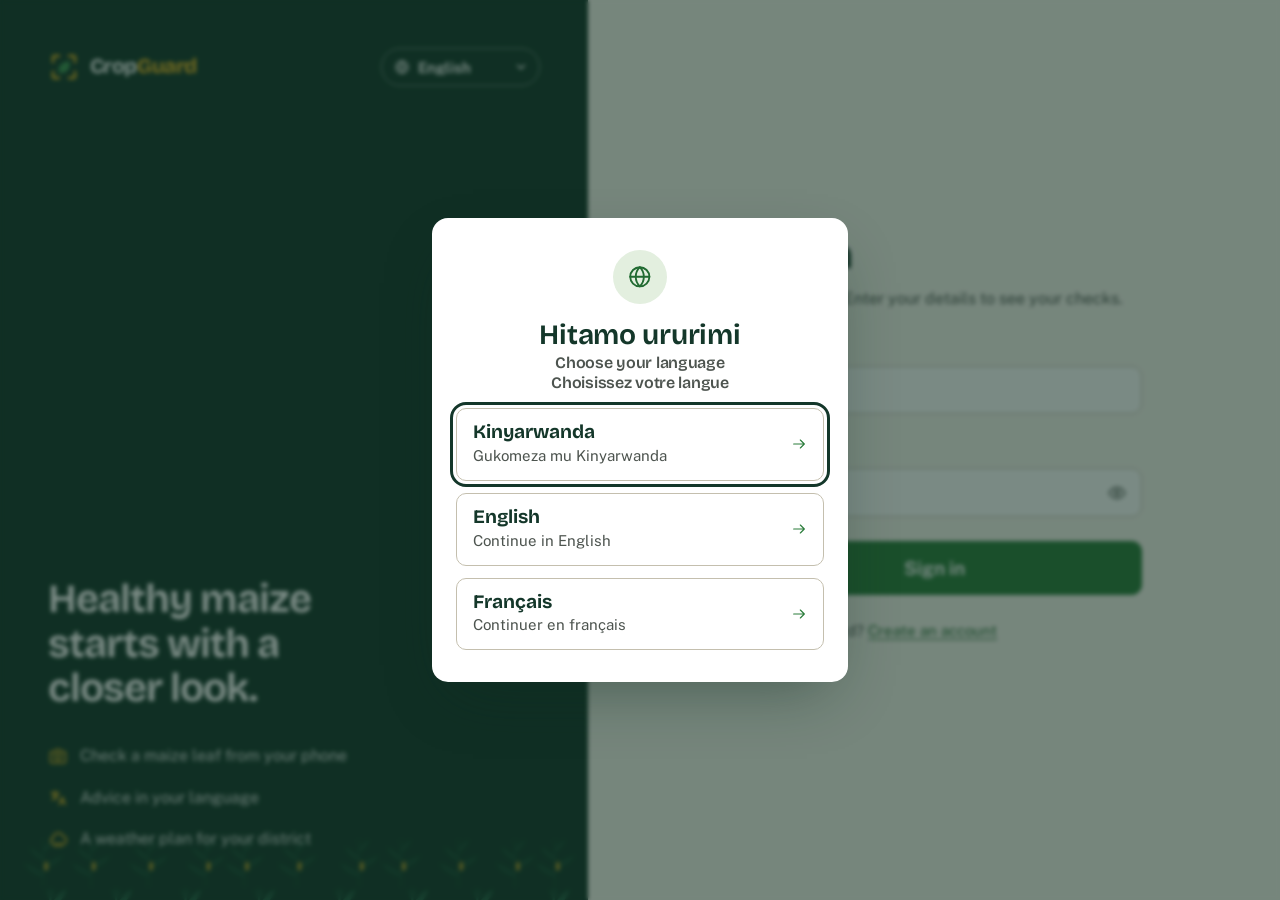
==== frontend/account.html @ 9243d44c "the frontend essentials done" ====
<!DOCTYPE html>
<html lang="en">
<head>
  <meta charset="utf-8">
  <meta name="viewport" content="width=device-width, initial-scale=1, viewport-fit=cover">
  <meta name="theme-color" content="#14372a">
  <meta name="description" content="Update your CropGuard profile.">
  <title>Account · CropGuard</title>
  <script>try{var l=localStorage.getItem("cropguard.lang");if(l&&l!=="en"){document.documentElement.classList.add("i18n-pending");setTimeout(function(){document.documentElement.classList.remove("i18n-pending")},2500)}}catch(e){}</script>
  <style>.i18n-pending body{visibility:hidden}</style>
  <script>
  /* If the page's scripts cannot start (for example the file was opened by double-clicking it), explain what to do. */
  (function () {
    var onFile = location.protocol === "file:";
    setTimeout(function () {
      if (document.documentElement.getAttribute("data-ready")) return;
      var d = document.createElement("div");
      d.className = "boot-warning"; d.setAttribute("role", "alert");
      d.innerHTML = onFile
        ? "<strong>Open CropGuard through a small web server, not by double-clicking the file.</strong><p>Browsers block the page scripts on file:// addresses. Double-click <code>run-frontend.bat</code> (Windows) or run <code>./run-frontend.sh</code> in the project folder, or in the <code>frontend</code> folder run <code>python -m http.server 5500</code> and open <code>http://127.0.0.1:5500</code>.</p>"
        : "<strong>This page did not start.</strong><p>Press Ctrl+Shift+R to reload. If it still looks wrong, open the browser console (F12) and check for a red error message; also make sure every file from the <code>frontend</code> folder was copied.</p>";
      (document.body || document.documentElement).appendChild(d);
    }, onFile ? 500 : 4000);
  })();
  </script>
  <link rel="icon" href="assets/favicon.svg" type="image/svg+xml">
  <link rel="preload" href="assets/fonts/public-sans.woff2" as="font" type="font/woff2" crossorigin>
  <link rel="preload" href="assets/fonts/bricolage-grotesque.woff2" as="font" type="font/woff2" crossorigin>
  <link rel="stylesheet" href="css/tokens.css">
  <link rel="stylesheet" href="css/base.css">
  <link rel="stylesheet" href="css/layout.css">
  <link rel="stylesheet" href="css/components.css">
  <link rel="stylesheet" href="css/pages.css">
</head>
<body class="app" data-page="account">
  <a class="skip-link" href="#main">Skip to main content</a>
  <main class="app-main" id="main" tabindex="-1">
    <div class="page">
      <header class="page-head"><div><h1>Account</h1><p>Your details help CropGuard give advice that fits you.</p></div></header>
      <div class="account-grid">
        <form class="panel panel-pad form" id="account-form" novalidate>
          <div class="row account-id"><span class="avatar avatar--lg" id="acc-avatar">?</span><div><p class="faint" style="margin:0;font-size:var(--fs-xs)">Username</p><p style="margin:0;font-weight:700" id="acc-username">…</p></div></div>
          <div class="alert alert--error" data-form-error role="alert" hidden><svg class="icon" aria-hidden="true"><use href="#i-alert"/></svg><p data-form-error-text></p></div>
          <div class="form-grid">
            <div class="field"><label for="email">Email <span class="faint">(optional)</span></label><input class="input" id="email" name="email" type="email" autocomplete="email" aria-describedby="email-error"><p class="field-error" id="email-error"><svg class="icon icon--sm" aria-hidden="true"><use href="#i-alert"/></svg><span></span></p></div>
            <div class="field"><label for="phone">Phone <span class="faint">(optional)</span></label><input class="input" id="phone" name="phone" type="tel" autocomplete="tel" aria-describedby="phone-error"><p class="field-error" id="phone-error"><svg class="icon icon--sm" aria-hidden="true"><use href="#i-alert"/></svg><span></span></p></div>
            <div class="field"><label for="district">District</label><input class="input" id="district" name="district" list="districts" autocomplete="off" aria-describedby="district-error"><datalist id="districts"></datalist><p class="field-error" id="district-error"><svg class="icon icon--sm" aria-hidden="true"><use href="#i-alert"/></svg><span></span></p></div>
          </div>
          <fieldset class="field" style="border:0;padding:0;margin:0"><legend class="label" style="padding:0;margin-bottom:.4rem">Language</legend><div class="segmented" id="lang-seg" role="radiogroup" aria-label="Language"></div><p class="hint">Used for the app and for AI advice.</p></fieldset>
          <div class="row"><button class="btn" type="submit" id="save-btn">Save changes</button><span class="saved-note" id="saved-note" role="status"></span></div>
        </form>
        <aside class="panel panel-pad stack">
          <h2 style="font-size:var(--fs-lg)">Session</h2>
          <p class="muted" style="margin:0">Signing out keeps your checks safe in your account.</p>
          <button class="btn btn--secondary" type="button" id="logout-btn"><svg class="icon" aria-hidden="true"><use href="#i-logout"/></svg>Sign out</button>
        </aside>
      </div>
    </div>
  </main>
  <script type="module" src="js/pages/account.js"></script>
</body>
</html>
---- frontend/css/tokens.css ----
/* =====================================================================
   CropGuard design tokens. Change values here; everything follows.
   ===================================================================== */
@font-face {
  font-family: "Bricolage Grotesque";
  src: url("../assets/fonts/bricolage-grotesque.woff2") format("woff2");
  font-weight: 200 800;
  font-display: swap;
}
@font-face {
  font-family: "Public Sans";
  src: url("../assets/fonts/public-sans.woff2") format("woff2");
  font-weight: 100 900;
  font-display: swap;
}

:root {
  /* --- colour: brand ------------------------------------------------ */
  --forest-950: #0e2a1f;
  --forest-900: #14372a;   /* brand, nav, dark panels */
  --forest-800: #1c4a37;
  --forest-700: #265f46;
  --leaf-700: #226b32;     /* hover for primary actions */
  --leaf-600: #2b7d3b;     /* primary action fill (white text = 5.2:1) */
  --leaf-500: #46a258;     /* fresh accent: fills, icons, bars */
  --leaf-200: #cfe5cd;
  --leaf-100: #e3efdf;
  --leaf-50:  #f0f7ed;
  --kernel:   #f0b823;     /* the detection-frame colour: used sparingly */

  /* --- colour: neutrals --------------------------------------------- */
  --paper:    #f7f5ee;     /* warm off-white page background */
  --surface:  #ffffff;
  --sand-100: #efece1;
  --line:     #ddd9cb;
  --line-strong: #c4bfae;
  --ink:      #1f2421;     /* charcoal body text */
  --ink-soft: #4d544f;     /* secondary text (7.4:1 on paper) */
  --ink-faint:#6c726d;     /* tertiary text, 4.7:1 on paper */

  /* --- colour: status ----------------------------------------------- */
  --warn:      #8a5a00;  --warn-bg:  #fbf0d6;
  --danger:    #a8281f;  --danger-bg:#fbe8e5;
  --info:      #1f5f72;  --info-bg:  #e1f0f4;
  --rain:      #2b7a8c;

  /* --- type --------------------------------------------------------- */
  --font-display: "Bricolage Grotesque", "Segoe UI", system-ui, sans-serif;
  --font-body: "Public Sans", "Segoe UI", system-ui, -apple-system, sans-serif;
  --fs-xs: 0.8125rem;
  --fs-sm: 0.9375rem;
  --fs-md: 1rem;
  --fs-lg: 1.1875rem;
  --fs-xl: clamp(1.4rem, 1.2rem + 0.9vw, 1.75rem);
  --fs-2xl: clamp(1.75rem, 1.35rem + 1.8vw, 2.5rem);
  --fs-hero: clamp(2.25rem, 1.5rem + 3.6vw, 4rem);

  /* --- space / shape / depth ---------------------------------------- */
  --sp-1: 0.25rem; --sp-2: 0.5rem; --sp-3: 0.75rem; --sp-4: 1rem;
  --sp-5: 1.5rem;  --sp-6: 2rem;   --sp-7: 3rem;    --sp-8: 4.5rem; --sp-9: 7rem;
  --r-sm: 6px; --r-md: 10px; --r-lg: 16px; --r-pill: 999px;
  --shadow-1: 0 1px 2px rgba(20, 55, 42, 0.08);
  --shadow-2: 0 8px 24px -8px rgba(20, 55, 42, 0.22);
  --shadow-3: 0 24px 60px -20px rgba(14, 42, 31, 0.45);

  /* --- layout ------------------------------------------------------- */
  --container: 72rem;
  --sidebar-w: 16.5rem;
  --tabbar-h: 4.25rem;
  --topbar-h: 3.5rem;

  /* --- motion ------------------------------------------------------- */
  --ease: cubic-bezier(0.2, 0.7, 0.2, 1);
  --t-fast: 120ms;
  --t-med: 220ms;

  color-scheme: light;
}
---- frontend/css/base.css ----
*, *::before, *::after { box-sizing: border-box; }
html { -webkit-text-size-adjust: 100%; scroll-behavior: smooth; }
body {
  margin: 0;
  font: 400 var(--fs-md)/1.6 var(--font-body);
  color: var(--ink);
  background: var(--paper);
  min-height: 100dvh;
  -webkit-font-smoothing: antialiased;
  text-rendering: optimizeLegibility;
}
img, svg, canvas, video { max-width: 100%; display: block; }
h1, h2, h3, h4 { font-family: var(--font-display); line-height: 1.12; margin: 0 0 var(--sp-3); letter-spacing: -0.015em; color: var(--forest-900); text-wrap: balance; }
h1 { font-size: var(--fs-2xl); font-weight: 700; }
h2 { font-size: var(--fs-xl); font-weight: 650; }
h3 { font-size: var(--fs-lg); font-weight: 600; letter-spacing: -0.005em; }
p { margin: 0 0 var(--sp-4); max-width: 66ch; text-wrap: pretty; }
a { color: var(--leaf-700); text-underline-offset: 3px; }
a:hover { color: var(--forest-900); }
ul, ol { margin: 0; padding: 0; }
button, input, select, textarea { font: inherit; color: inherit; }
button { cursor: pointer; }
[hidden] { display: none !important; }
hr { border: 0; border-top: 1px solid var(--line); margin: var(--sp-5) 0; }

:focus-visible { outline: 3px solid var(--forest-900); outline-offset: 3px; border-radius: 3px; }
.on-dark :focus-visible { outline-color: var(--kernel); }

.skip-link {
  position: absolute; left: var(--sp-4); top: -4rem; z-index: 100;
  background: var(--kernel); color: var(--forest-950); font-weight: 700;
  padding: var(--sp-3) var(--sp-4); border-radius: var(--r-sm); text-decoration: none;
}
.skip-link:focus { top: var(--sp-4); }

.visually-hidden {
  position: absolute !important; width: 1px; height: 1px; overflow: hidden;
  clip: rect(0 0 0 0); clip-path: inset(50%); white-space: nowrap;
}
.muted { color: var(--ink-soft); }
.faint { color: var(--ink-faint); }
.stack > * + * { margin-top: var(--sp-4); }
.stack-lg > * + * { margin-top: var(--sp-6); }
.row { display: flex; flex-wrap: wrap; gap: var(--sp-3); align-items: center; }
.row--between { justify-content: space-between; }
.nowrap { white-space: nowrap; }

@media (prefers-reduced-motion: reduce) {
  html { scroll-behavior: auto; }
  *, *::before, *::after { animation-duration: 0.01ms !important; animation-iteration-count: 1 !important; transition-duration: 0.01ms !important; }
}
---- frontend/css/layout.css ----
/* ===================== public (marketing + auth) ===================== */
.container { width: min(100% - 2.5rem, var(--container)); margin-inline: auto; }

.site-header { position: sticky; top: 0; z-index: 30; background: rgba(247, 245, 238, 0.92); backdrop-filter: blur(8px); border-bottom: 1px solid var(--line); }
.site-header .container { display: flex; align-items: center; justify-content: space-between; min-height: 4rem; gap: var(--sp-4); }
.brand { display: inline-flex; align-items: center; gap: 0.6rem; font: 700 1.3rem/1 var(--font-display); letter-spacing: -0.02em; color: var(--forest-900); text-decoration: none; }
.brand:hover { color: var(--forest-900); }
.brand svg { width: 2rem; height: 2rem; flex: none; }
.brand b { color: var(--leaf-600); font-weight: 700; }
.on-dark .brand, .on-dark .brand:hover { color: #fff; }
.on-dark .brand b { color: var(--kernel); }

.header-tools { display: flex; align-items: center; gap: var(--sp-3); }
.site-nav { display: flex; align-items: center; gap: var(--sp-2); }
.site-nav a:not(.btn) { color: var(--ink-soft); text-decoration: none; font-weight: 600; font-size: var(--fs-sm); padding: 0.5rem 0.75rem; border-radius: var(--r-sm); }
.site-nav a:not(.btn):hover { color: var(--forest-900); background: var(--sand-100); }
.site-header .menu-toggle { display: none; }
@media (max-width: 47.99rem) {
  .site-header .menu-toggle { display: inline-grid; }
  .site-nav { position: absolute; inset: 100% 0 auto 0; flex-direction: column; align-items: stretch; background: var(--paper); border-bottom: 1px solid var(--line); padding: var(--sp-3) 1.25rem var(--sp-5); gap: var(--sp-2); box-shadow: var(--shadow-2); }
  .site-nav:not(.is-open) { display: none; }
  .site-nav a:not(.btn) { padding: 0.85rem 0.5rem; font-size: var(--fs-md); }
}

.site-footer { border-top: 1px solid var(--line); padding-block: var(--sp-6); margin-top: var(--sp-9); color: var(--ink-soft); font-size: var(--fs-sm); }
.site-footer .container { display: flex; flex-wrap: wrap; gap: var(--sp-4) var(--sp-6); justify-content: space-between; align-items: center; }
.site-footer nav { display: flex; gap: var(--sp-5); }

/* ===================== signed-in app shell ===================== */
body.app { display: block; }
.sidebar { display: none; }
.topbar { display: flex; }
.tabbar { display: grid; }
.app-main { min-width: 0; padding: var(--sp-5) 1.25rem calc(var(--tabbar-h) + var(--sp-7)); }
.page { width: min(100%, 66rem); margin-inline: auto; }

.topbar { position: sticky; top: 0; z-index: 30; height: var(--topbar-h); align-items: center; justify-content: space-between; padding-inline: 1.25rem; background: var(--forest-900); }
.topbar .brand svg { width: 1.7rem; height: 1.7rem; }
.topbar-tools { display: flex; align-items: center; gap: var(--sp-2); }

.tabbar {
  position: fixed; inset: auto 0 0 0; z-index: 30; height: var(--tabbar-h);
  grid-template-columns: repeat(5, 1fr); align-items: stretch;
  background: var(--surface); border-top: 1px solid var(--line);
  padding-bottom: env(safe-area-inset-bottom, 0);
  box-shadow: 0 -6px 18px -12px rgba(20, 55, 42, 0.25);
}
.tabbar a { display: flex; flex-direction: column; align-items: center; justify-content: center; gap: 2px; text-decoration: none; color: var(--ink-soft); font-size: 0.72rem; font-weight: 600; position: relative; }
.tabbar a .icon { width: 1.4rem; height: 1.4rem; }
.tabbar a[aria-current="page"] { color: var(--forest-900); }
.tabbar a[aria-current="page"]::before { content: ""; position: absolute; top: 0; width: 2rem; height: 3px; border-radius: 0 0 3px 3px; background: var(--leaf-600); }
.tabbar a.tab-primary .tab-disc { display: grid; place-items: center; width: 3.1rem; height: 3.1rem; margin-top: -1.35rem; border-radius: 50%; background: var(--leaf-600); color: #fff; box-shadow: 0 6px 14px -4px rgba(34, 107, 50, 0.6), 0 0 0 4px var(--paper); }
.tabbar a.tab-primary .tab-disc .icon { width: 1.5rem; height: 1.5rem; }
.tabbar a.tab-primary[aria-current="page"]::before { display: none; }
.tabbar a.tab-primary span.tab-label { margin-top: 1px; }

@media (min-width: 62rem) {
  /* the sidebar is fixed, so the page still lays out normally if it was never built */
  html[data-shell] body.app { padding-left: var(--sidebar-w); }
  .topbar, .tabbar { display: none; }
  .sidebar {
    display: flex; flex-direction: column; position: fixed; inset: 0 auto 0 0; width: var(--sidebar-w); z-index: 20;
    overflow-y: auto; background: var(--forest-900); color: #fff; padding: var(--sp-5) var(--sp-4);
  }
  .sidebar .brand { padding: 0 var(--sp-3) var(--sp-5); }
  .side-nav { display: grid; gap: 2px; }
  .side-nav a {
    display: flex; align-items: center; gap: var(--sp-3); padding: 0.7rem var(--sp-3);
    border-radius: var(--r-sm); color: rgba(255, 255, 255, 0.82); text-decoration: none;
    font-weight: 600; font-size: var(--fs-sm); position: relative;
    transition: background var(--t-fast), color var(--t-fast);
  }
  .side-nav a .icon { width: 1.25rem; height: 1.25rem; }
  .side-nav a:hover { background: var(--forest-800); color: #fff; }
  .side-nav a[aria-current="page"] { background: var(--forest-800); color: #fff; }
  .side-nav a[aria-current="page"]::before { content: ""; position: absolute; left: -0.5rem; top: 0.55rem; bottom: 0.55rem; width: 4px; border-radius: 0 4px 4px 0; background: var(--kernel); }
  .side-cta { margin: 0 0 var(--sp-5); }
  .side-foot { margin-top: auto; border-top: 1px solid rgba(255, 255, 255, 0.14); padding-top: var(--sp-4); display: grid; gap: var(--sp-3); }
  .side-user { display: flex; align-items: center; gap: var(--sp-3); padding: var(--sp-2) var(--sp-3); border-radius: var(--r-sm); text-decoration: none; color: #fff; }
  .side-user:hover { background: var(--forest-800); color: #fff; }
  .side-user .avatar { width: 2.2rem; height: 2.2rem; }
  .side-user small { display: block; color: rgba(255, 255, 255, 0.65); font-size: var(--fs-xs); }
  .app-main { padding: var(--sp-7) var(--sp-7) var(--sp-8); }
}
@media (min-width: 48rem) and (max-width: 61.99rem) { .app-main { padding-inline: var(--sp-6); } }

.avatar { display: inline-grid; place-items: center; width: 2.4rem; height: 2.4rem; border-radius: 50%; background: var(--leaf-500); color: var(--forest-950); font: 700 1rem/1 var(--font-display); text-transform: uppercase; flex: none; }

.page-head { margin-bottom: var(--sp-6); display: flex; flex-wrap: wrap; align-items: flex-end; justify-content: space-between; gap: var(--sp-4); }
.page-head h1 { margin: 0 0 var(--sp-1); }
.page-head p { margin: 0; color: var(--ink-soft); }
.section-title { flex-wrap: wrap; display: flex; align-items: baseline; justify-content: space-between; gap: var(--sp-3); margin-bottom: var(--sp-3); }
.section-title h2 { margin: 0; font-size: var(--fs-lg); }
---- frontend/css/components.css ----
/* ===================== icons ===================== */
.icon { width: 1.25rem; height: 1.25rem; flex: none; fill: none; stroke: currentColor; stroke-width: 1.75; stroke-linecap: round; stroke-linejoin: round; }
.icon--sm { width: 1rem; height: 1rem; }
.icon--lg { width: 1.6rem; height: 1.6rem; }

/* ===================== buttons ===================== */
.btn {
  --bg: var(--leaf-600); --fg: #fff; --bd: var(--leaf-600); --bg-hover: var(--leaf-700);
  display: inline-flex; align-items: center; justify-content: center; gap: 0.55rem;
  min-height: 2.9rem; padding: 0.7rem 1.25rem; border-radius: var(--r-md);
  border: 1.5px solid var(--bd); background: var(--bg); color: var(--fg);
  font: 650 var(--fs-md)/1.1 var(--font-body); text-decoration: none; white-space: nowrap;
  transition: background var(--t-fast), border-color var(--t-fast), transform var(--t-fast), box-shadow var(--t-fast);
}
.btn:hover { background: var(--bg-hover); border-color: var(--bg-hover); color: var(--fg); }
.btn:active { transform: translateY(1px) scale(0.99); }
.btn[disabled], .btn[aria-disabled="true"] { opacity: 0.55; cursor: not-allowed; transform: none; }
.btn--lg { min-height: 3.4rem; padding-inline: 1.7rem; font-size: var(--fs-lg); }
.btn--sm { min-height: 2.25rem; padding: 0.4rem 0.85rem; font-size: var(--fs-sm); border-radius: var(--r-sm); }
.btn--block { width: 100%; }
.btn--secondary { --bg: transparent; --fg: var(--forest-900); --bd: var(--line-strong); --bg-hover: var(--sand-100); }
.btn--secondary:hover { border-color: var(--forest-900); }
.btn--dark { --bg: var(--forest-900); --bd: var(--forest-900); --bg-hover: var(--forest-800); }
.btn--kernel { --bg: var(--kernel); --fg: var(--forest-950); --bd: var(--kernel); --bg-hover: #f7c94a; }
.btn--danger { --bg: var(--danger); --bd: var(--danger); --bg-hover: #8c1f17; }
.btn--danger-ghost { --bg: transparent; --fg: var(--danger); --bd: transparent; --bg-hover: var(--danger-bg); }
.btn--ghost-light { --bg: transparent; --fg: #fff; --bd: rgba(255, 255, 255, 0.4); --bg-hover: rgba(255, 255, 255, 0.12); }
.btn.is-loading { position: relative; color: transparent !important; pointer-events: none; }
.btn.is-loading::after { content: ""; position: absolute; width: 1.15rem; height: 1.15rem; border-radius: 50%; border: 2.5px solid rgba(255, 255, 255, 0.45); border-top-color: #fff; animation: spin 0.7s linear infinite; }
.btn--secondary.is-loading::after { border-color: var(--line-strong); border-top-color: var(--forest-900); }
@keyframes spin { to { transform: rotate(360deg); } }
.icon-btn { display: inline-grid; place-items: center; width: 2.75rem; height: 2.75rem; border-radius: var(--r-sm); border: 0; background: transparent; color: inherit; }
.icon-btn:hover { background: rgba(127, 127, 127, 0.16); }

/* ===================== forms ===================== */
.field { display: grid; gap: 0.4rem; }
.field > label, .field > .label, legend.label { font-weight: 650; font-size: var(--fs-sm); color: var(--ink); }
.field .hint { font-size: var(--fs-xs); color: var(--ink-faint); margin: 0; }
.input, .select {
  width: 100%; min-height: 3rem; padding: 0.65rem 0.9rem; background: var(--surface);
  border: 1.5px solid var(--line-strong); border-radius: var(--r-md); color: var(--ink);
  transition: border-color var(--t-fast), box-shadow var(--t-fast);
}
.input::placeholder { color: var(--ink-faint); }
.input:hover, .select:hover { border-color: var(--ink-faint); }
.input:focus, .select:focus { outline: none; border-color: var(--leaf-600); box-shadow: 0 0 0 4px rgba(43, 125, 59, 0.2); }
.input[disabled] { background: var(--sand-100); color: var(--ink-soft); }
.select { appearance: none; padding-right: 2.4rem; background-image: url("data:image/svg+xml,%3Csvg xmlns='http://www.w3.org/2000/svg' viewBox='0 0 24 24' fill='none' stroke='%234d544f' stroke-width='2' stroke-linecap='round' stroke-linejoin='round'%3E%3Cpolyline points='6 9 12 15 18 9'/%3E%3C/svg%3E"); background-repeat: no-repeat; background-position: right 0.8rem center; background-size: 1.1rem; }
.field.has-error .input, .field.has-error .select { border-color: var(--danger); background: var(--danger-bg); }
.field.has-error .input:focus { box-shadow: 0 0 0 4px rgba(168, 40, 31, 0.18); }
.field-error { display: none; align-items: flex-start; gap: 0.35rem; color: var(--danger); font-size: var(--fs-xs); font-weight: 600; margin: 0; }
.field.has-error .field-error { display: flex; }
.input-group { position: relative; }
.input-group .input { padding-right: 3.1rem; }
.input-group .icon-btn { position: absolute; right: 0.2rem; top: 50%; translate: 0 -50%; color: var(--ink-soft); }
.form { display: grid; gap: var(--sp-5); }
.form-grid { display: grid; gap: var(--sp-5); grid-template-columns: repeat(auto-fit, minmax(15rem, 1fr)); }

.segmented { display: inline-flex; padding: 3px; gap: 2px; background: var(--sand-100); border-radius: var(--r-md); border: 1px solid var(--line); }
.segmented label { position: relative; }
.segmented input { position: absolute; opacity: 0; inset: 0; }
.segmented span { display: block; padding: 0.5rem 0.9rem; border-radius: 7px; font-weight: 600; font-size: var(--fs-sm); color: var(--ink-soft); cursor: pointer; transition: background var(--t-fast), color var(--t-fast); }
.segmented input:checked + span { background: var(--surface); color: var(--forest-900); box-shadow: var(--shadow-1); }
.segmented input:focus-visible + span { outline: 3px solid var(--forest-900); outline-offset: 2px; }

/* ===================== feedback ===================== */
.alert { display: flex; gap: var(--sp-3); align-items: flex-start; padding: var(--sp-3) var(--sp-4); border-radius: var(--r-md); border: 1px solid; font-size: var(--fs-sm); }
.alert .icon { margin-top: 0.1rem; }
.alert p { margin: 0; }
.alert--error { background: var(--danger-bg); color: var(--danger); border-color: #efc4be; }
.alert--warn { background: var(--warn-bg); color: var(--warn); border-color: #ecd9a4; }
.alert--info { background: var(--info-bg); color: var(--info); border-color: #bcdbe3; }
.alert--ok { background: var(--leaf-50); color: var(--forest-800); border-color: var(--leaf-200); }
.alert strong { display: block; }

.badge { display: inline-flex; align-items: center; gap: 0.35rem; padding: 0.2rem 0.65rem; border-radius: var(--r-pill); font-size: var(--fs-xs); font-weight: 700; background: var(--sand-100); color: var(--ink-soft); }
.badge--issue { background: var(--danger-bg); color: var(--danger); }
.badge--ok { background: var(--leaf-100); color: var(--forest-800); }
.badge--warn { background: var(--warn-bg); color: var(--warn); }
.badge--demo { background: var(--kernel); color: var(--forest-950); justify-self: start; }

.meter { height: 0.55rem; border-radius: var(--r-pill); background: var(--sand-100); overflow: hidden; }
.meter > span { display: block; height: 100%; border-radius: inherit; background: var(--leaf-600); transition: width 600ms var(--ease); }
.meter--issue > span { background: var(--danger); }
.meter--thin { height: 0.4rem; }

.progress { height: 0.5rem; border-radius: var(--r-pill); background: var(--leaf-100); overflow: hidden; }
.progress > span { display: block; height: 100%; width: 0; background: var(--leaf-600); transition: width 200ms linear; }
.progress.is-indeterminate > span { width: 40%; animation: slide 1.1s ease-in-out infinite; }
@keyframes slide { from { margin-left: -40%; } to { margin-left: 100%; } }

.skeleton { position: relative; overflow: hidden; background: var(--sand-100); border-radius: var(--r-sm); min-height: 1rem; }
.skeleton::after { content: ""; position: absolute; inset: 0; background: linear-gradient(90deg, transparent, rgba(255, 255, 255, 0.65), transparent); transform: translateX(-100%); animation: shimmer 1.4s infinite; }
@keyframes shimmer { to { transform: translateX(100%); } }

.empty { text-align: center; padding: var(--sp-8) var(--sp-5); border: 1.5px dashed var(--line-strong); border-radius: var(--r-lg); background: var(--surface); }
.empty .icon-wrap { display: inline-grid; place-items: center; width: 3.5rem; height: 3.5rem; border-radius: 50%; background: var(--leaf-100); color: var(--leaf-700); margin-bottom: var(--sp-4); }
.empty h2 { font-size: var(--fs-lg); }
.empty p { margin-inline: auto; color: var(--ink-soft); }

/* ===================== toasts ===================== */
#toasts { position: fixed; z-index: 80; right: var(--sp-4); bottom: var(--sp-4); display: grid; gap: var(--sp-2); width: min(24rem, calc(100vw - 2rem)); pointer-events: none; }
@media (max-width: 61.99rem) { #toasts { bottom: calc(var(--tabbar-h) + var(--sp-3)); } }
.toast { pointer-events: auto; display: flex; gap: var(--sp-3); align-items: flex-start; background: var(--forest-950); color: #fff; padding: var(--sp-3) var(--sp-4); border-radius: var(--r-md); box-shadow: var(--shadow-3); font-size: var(--fs-sm); animation: toast-in var(--t-med) var(--ease); }
.toast .icon { margin-top: 0.1rem; color: var(--leaf-500); }
.toast--error .icon { color: #ff9d92; }
.toast p { margin: 0; flex: 1; }
.toast button { background: none; border: 0; color: rgba(255, 255, 255, 0.7); padding: 0; }
.toast button:hover { color: #fff; }
.toast.is-leaving { opacity: 0; transform: translateY(8px); transition: all var(--t-med); }
@keyframes toast-in { from { opacity: 0; transform: translateY(10px); } }

/* ===================== dialog ===================== */
dialog.modal { border: 0; padding: 0; background: var(--surface); color: var(--ink); border-radius: var(--r-lg); width: min(46rem, calc(100vw - 1.5rem)); max-height: calc(100dvh - 2rem); box-shadow: var(--shadow-3); overflow: auto; }
dialog.modal--sm { width: min(26rem, calc(100vw - 1.5rem)); }
dialog.modal::backdrop { background: rgba(14, 42, 31, 0.55); backdrop-filter: blur(2px); }
dialog.modal[open] { animation: modal-in var(--t-med) var(--ease); }
dialog.modal[open]::backdrop { animation: fade-in var(--t-med); }
@keyframes modal-in { from { opacity: 0; transform: translateY(14px) scale(0.98); } }
@keyframes fade-in { from { opacity: 0; } }
.modal-head { display: flex; align-items: center; justify-content: space-between; gap: var(--sp-3); padding: var(--sp-4) var(--sp-5); border-bottom: 1px solid var(--line); position: sticky; top: 0; background: var(--surface); z-index: 1; }
.modal-head h2 { margin: 0; font-size: var(--fs-lg); }
.modal-body { padding: var(--sp-5); }
.modal-foot { display: flex; justify-content: flex-end; flex-wrap: wrap; gap: var(--sp-3); padding: var(--sp-4) var(--sp-5); border-top: 1px solid var(--line); background: var(--paper); }

/* ===================== reusable bits ===================== */
.panel { background: var(--surface); border: 1px solid var(--line); border-radius: var(--r-md); }
.panel-pad { padding: var(--sp-5); }

/* detection-frame motif: yellow viewfinder corners */
.frame { position: relative; --c: var(--kernel); --l: 1.5rem; --w: 3px; --o: -6px; }
.frame::after {
  content: ""; position: absolute; inset: var(--o); pointer-events: none; z-index: 2;
  background:
    linear-gradient(var(--c), var(--c)) top left / var(--l) var(--w),
    linear-gradient(var(--c), var(--c)) top left / var(--w) var(--l),
    linear-gradient(var(--c), var(--c)) top right / var(--l) var(--w),
    linear-gradient(var(--c), var(--c)) top right / var(--w) var(--l),
    linear-gradient(var(--c), var(--c)) bottom left / var(--l) var(--w),
    linear-gradient(var(--c), var(--c)) bottom left / var(--w) var(--l),
    linear-gradient(var(--c), var(--c)) bottom right / var(--l) var(--w),
    linear-gradient(var(--c), var(--c)) bottom right / var(--w) var(--l);
  background-repeat: no-repeat;
  transition: inset var(--t-med) var(--ease);
}
.frame--leaf { --c: var(--leaf-600); }

.stat-strip { display: grid; grid-template-columns: repeat(auto-fit, minmax(10rem, 1fr)); background: var(--surface); border: 1px solid var(--line); border-radius: var(--r-md); }
.stat { padding: var(--sp-4) var(--sp-5); border-right: 1px solid var(--line); min-width: 0; }
.stat:last-child { border-right: 0; }
.stat dt { font-size: var(--fs-xs); font-weight: 650; color: var(--ink-soft); margin-bottom: 0.2rem; }
.stat dd { margin: 0; font: 700 1.75rem/1.15 var(--font-display); color: var(--forest-900); letter-spacing: -0.02em; overflow-wrap: anywhere; }
.stat dd small { font: 500 var(--fs-xs)/1.3 var(--font-body); color: var(--ink-faint); display: block; margin-top: 2px; letter-spacing: 0; }
@media (max-width: 40rem) { .stat { border-right: 0; border-bottom: 1px solid var(--line); } .stat:last-child { border-bottom: 0; } .stat-strip { grid-template-columns: 1fr 1fr; } .stat:nth-child(odd) { border-right: 1px solid var(--line); } .stat:nth-last-child(-n+2) { border-bottom: 0; } }

.thumb { aspect-ratio: 4 / 3; background: var(--leaf-100); border-radius: var(--r-sm); overflow: hidden; display: grid; place-items: center; color: var(--leaf-700); }
.thumb img { width: 100%; height: 100%; object-fit: cover; }

.prose-ai { max-width: 62ch; }
.prose-ai p { margin: 0 0 var(--sp-3); }
.prose-ai ul, .prose-ai ol { padding-left: 1.3rem; margin: 0 0 var(--sp-3); }
.prose-ai li { margin-bottom: 0.35rem; }
.prose-ai strong { color: var(--forest-900); }
.prose-ai h4 { font-size: var(--fs-md); margin: var(--sp-4) 0 var(--sp-2); }

details.disclosure > summary { cursor: pointer; font-weight: 650; padding: var(--sp-3) 0; list-style: none; display: flex; align-items: center; gap: var(--sp-2); }
details.disclosure > summary::-webkit-details-marker { display: none; }
details.disclosure > summary .icon { transition: rotate var(--t-fast); }
details.disclosure[open] > summary .icon { rotate: 90deg; }

.table-wrap { overflow-x: auto; border: 1px solid var(--line); border-radius: var(--r-md); background: var(--surface); }
table { border-collapse: collapse; width: 100%; font-size: var(--fs-sm); }
th, td { text-align: left; padding: 0.7rem var(--sp-4); border-bottom: 1px solid var(--line); white-space: nowrap; }
tbody tr:last-child td { border-bottom: 0; }
th { font-size: var(--fs-xs); font-weight: 700; color: var(--ink-soft); background: var(--paper); }

/* ===================== language ===================== */
.lang-switch { display: inline-flex; align-items: center; gap: 0.4rem; padding: 0 0.35rem 0 0.7rem; min-height: 2.4rem; border: 1.5px solid var(--line-strong); border-radius: var(--r-pill); color: var(--forest-900); background: var(--surface); position: relative; }
.lang-switch:hover { border-color: var(--forest-900); }
.lang-switch:focus-within { outline: 3px solid var(--forest-900); outline-offset: 2px; }
.lang-switch select { appearance: none; border: 0; background: transparent url("data:image/svg+xml,%3Csvg xmlns='http://www.w3.org/2000/svg' viewBox='0 0 24 24' fill='none' stroke='%234d544f' stroke-width='2.4' stroke-linecap='round' stroke-linejoin='round'%3E%3Cpolyline points='6 9 12 15 18 9'/%3E%3C/svg%3E") right 0.3rem center / 0.9rem no-repeat; font: 650 var(--fs-sm)/1 var(--font-body); color: inherit; padding: 0.55rem 1.5rem 0.55rem 0.1rem; cursor: pointer; }
.lang-switch select:focus { outline: none; }
.lang-switch select option { color: var(--ink); background: #fff; }
.on-dark .lang-switch { background: transparent; border-color: rgba(255, 255, 255, 0.4); color: #fff; }
.on-dark .lang-switch:hover { border-color: #fff; }
.on-dark .lang-switch:focus-within { outline-color: var(--kernel); }
.on-dark .lang-switch select { background-image: url("data:image/svg+xml,%3Csvg xmlns='http://www.w3.org/2000/svg' viewBox='0 0 24 24' fill='none' stroke='%23ffffff' stroke-width='2.4' stroke-linecap='round' stroke-linejoin='round'%3E%3Cpolyline points='6 9 12 15 18 9'/%3E%3C/svg%3E"); }
.sidebar .lang-switch { width: 100%; justify-content: flex-start; }
.sidebar .lang-switch select { flex: 1; }

.lang-prompt { text-align: center; }
.lang-prompt .modal-body { display: grid; gap: var(--sp-4); justify-items: center; padding: var(--sp-6) var(--sp-5); }
.lp-icon { display: grid; place-items: center; width: 3.4rem; height: 3.4rem; border-radius: 50%; background: var(--leaf-100); color: var(--leaf-700); }
.lang-prompt h2 { display: grid; gap: 0.15rem; margin: 0; font-size: var(--fs-lg); }
.lang-prompt h2 span:first-child { font-size: var(--fs-xl); }
.lang-prompt h2 span:not(:first-child) { color: var(--ink-soft); font-size: var(--fs-md); font-weight: 600; }
.lang-options { display: grid; gap: var(--sp-3); width: 100%; }
.lang-option { display: grid; grid-template-columns: 1fr auto; align-items: center; text-align: left; gap: 0 var(--sp-3); padding: var(--sp-3) var(--sp-4); background: var(--surface); border: 1.5px solid var(--line-strong); border-radius: var(--r-md); transition: border-color var(--t-fast), background var(--t-fast), transform var(--t-fast); }
.lang-option strong { font: 700 var(--fs-lg)/1.2 var(--font-display); color: var(--forest-900); }
.lang-option span { grid-column: 1; color: var(--ink-soft); font-size: var(--fs-sm); }
.lang-option .icon { grid-column: 2; grid-row: 1 / span 2; color: var(--leaf-600); }
.lang-option:hover { border-color: var(--leaf-600); background: var(--leaf-50); }
.lang-option:active { transform: scale(0.99); }

.lang-switch select { max-width: 9rem; text-overflow: ellipsis; }
@media (max-width: 30rem) {
  .lang-switch > .icon { display: none; }
  .lang-switch { padding-left: 0.65rem; }
  .topbar .badge--demo { display: none; }
}
---- frontend/css/pages.css ----
/* ===================== landing ===================== */
.hero { padding-block: var(--sp-8) var(--sp-7); }
.hero-grid { display: grid; gap: var(--sp-7); align-items: center; }
@media (min-width: 62rem) { .hero-grid { grid-template-columns: 1.05fr 0.95fr; gap: var(--sp-8); } }
.hero h1 { font-size: var(--fs-hero); font-weight: 750; letter-spacing: -0.03em; line-height: 1.02; margin-bottom: var(--sp-5); max-width: 16ch; }
.hero .lead { font-size: var(--fs-lg); color: var(--ink-soft); max-width: 36rem; margin-bottom: var(--sp-6); }
.hero-cta { margin-bottom: var(--sp-6); }
@media (max-width: 30rem) { .hero-cta .btn { width: 100%; } }
.hero-points { list-style: none; display: grid; gap: var(--sp-3); color: var(--ink-soft); font-size: var(--fs-sm); font-weight: 600; }
.hero-points li { display: flex; align-items: center; gap: var(--sp-3); }
.hero-points .icon { color: var(--leaf-600); }
.hero-figure { margin: 0; }
.hero-art { width: 100%; height: auto; border-radius: 24px; box-shadow: var(--shadow-2); }
.hero-figure figcaption { margin-top: var(--sp-3); font-size: var(--fs-xs); color: var(--ink-faint); }

.section { padding-block: var(--sp-8); }
.section--tint { background: var(--sand-100); border-block: 1px solid var(--line); }
.section-heading { font-size: var(--fs-2xl); font-weight: 700; margin-bottom: var(--sp-6); max-width: 22ch; }
.steps { list-style: none; display: grid; gap: 0; }
@media (min-width: 48rem) { .steps { grid-template-columns: repeat(3, 1fr); } }
.steps li { padding: var(--sp-5) var(--sp-5) var(--sp-5) 0; border-top: 3px solid var(--forest-900); }
@media (min-width: 48rem) { .steps li + li { padding-left: var(--sp-5); border-left: 0; } }
.steps h3 { margin-top: var(--sp-3); }
.steps p { color: var(--ink-soft); margin: 0; }
.step-num { font: 750 2.25rem/1 var(--font-display); color: var(--leaf-600); letter-spacing: -0.03em; }

.split { display: grid; gap: var(--sp-7); }
@media (min-width: 62rem) { .split { grid-template-columns: 1fr 1.1fr; gap: var(--sp-8); align-items: start; } }
.note { display: flex; gap: var(--sp-3); margin-top: var(--sp-6); padding: var(--sp-4); border-left: 4px solid var(--kernel); background: var(--surface); border-radius: 0 var(--r-md) var(--r-md) 0; }
.note .icon { color: var(--warn); margin-top: 0.2rem; }
.note p { margin: 0; font-size: var(--fs-sm); }
.feature-list { list-style: none; display: grid; gap: 0; }
.feature-list li { display: flex; gap: var(--sp-4); padding-block: var(--sp-5); border-bottom: 1px solid var(--line-strong); }
.feature-list li:first-child { padding-top: 0; }
.feature-list li:last-child { border-bottom: 0; padding-bottom: 0; }
.feat-icon { display: grid; place-items: center; width: 2.75rem; height: 2.75rem; border-radius: var(--r-sm); background: var(--forest-900); color: var(--kernel); flex: none; }
.feature-list h3 { margin-bottom: 0.2rem; }
.feature-list p { margin: 0; color: var(--ink-soft); }

.cta-band { background: var(--forest-900); padding-block: var(--sp-8); position: relative; overflow: hidden; }
.cta-band::before { content: ""; position: absolute; inset: var(--sp-5); border: 0; pointer-events: none;
  background:
    linear-gradient(var(--kernel), var(--kernel)) top left / 2.5rem 3px, linear-gradient(var(--kernel), var(--kernel)) top left / 3px 2.5rem,
    linear-gradient(var(--kernel), var(--kernel)) top right / 2.5rem 3px, linear-gradient(var(--kernel), var(--kernel)) top right / 3px 2.5rem,
    linear-gradient(var(--kernel), var(--kernel)) bottom left / 2.5rem 3px, linear-gradient(var(--kernel), var(--kernel)) bottom left / 3px 2.5rem,
    linear-gradient(var(--kernel), var(--kernel)) bottom right / 2.5rem 3px, linear-gradient(var(--kernel), var(--kernel)) bottom right / 3px 2.5rem;
  background-repeat: no-repeat; opacity: 0.85; }
.cta-inner { display: flex; flex-wrap: wrap; gap: var(--sp-5); align-items: center; justify-content: space-between; position: relative; }
.cta-band h2 { color: #fff; margin: 0; font-size: var(--fs-2xl); }
.public .site-footer { margin-top: 0; }

/* ===================== auth ===================== */
.auth { min-height: 100dvh; display: grid; grid-template-columns: 1fr; }
@media (min-width: 62rem) { .auth { grid-template-columns: minmax(24rem, 0.85fr) 1fr; } }
.auth-aside { background: var(--forest-900); color: #fff; padding: var(--sp-5) 1.25rem; display: flex; flex-direction: column; gap: var(--sp-7); position: relative; overflow: hidden; }
@media (min-width: 62rem) { .auth-aside { padding: var(--sp-7); justify-content: space-between; } }
.auth-aside .brand { color: #fff; }
.auth-aside-copy { display: none; }
@media (min-width: 62rem) { .auth-aside-copy { display: block; } }
.auth-aside h2 { color: #fff; font-size: var(--fs-2xl); max-width: 14ch; letter-spacing: -0.025em; }
.auth-aside ul { list-style: none; display: grid; gap: var(--sp-4); margin-top: var(--sp-6); }
.auth-aside li { display: flex; align-items: center; gap: var(--sp-3); color: rgba(255,255,255,0.86); }
.auth-aside li .icon { color: var(--kernel); }
.auth-main { display: grid; place-items: start center; padding: var(--sp-6) 1.25rem var(--sp-8); }
@media (min-width: 62rem) { .auth-main { place-items: center; padding: var(--sp-7); } }
.auth-card { width: min(100%, 26rem); }
.auth-card h1 { font-size: var(--fs-2xl); margin-bottom: var(--sp-2); }
.auth-card > p { margin-bottom: var(--sp-5); }
.auth-card .alert { margin-bottom: var(--sp-4); }
.auth-alt { margin-top: var(--sp-5); color: var(--ink-soft); font-size: var(--fs-sm); }

/* ===================== dashboard ===================== */
.dash-grid { display: grid; gap: var(--sp-6); margin-top: var(--sp-6); }
@container page (min-width: 50rem) { .dash-grid { grid-template-columns: minmax(0, 1.5fr) minmax(0, 1fr); align-items: start; } }
.dash-side { display: grid; gap: var(--sp-6); }
.check-list { list-style: none; display: grid; gap: var(--sp-2); }
.check-row { display: grid; grid-template-columns: auto 1fr auto auto; gap: var(--sp-4); align-items: center; padding: var(--sp-3) var(--sp-4) var(--sp-3) var(--sp-3); background: var(--surface); border: 1px solid var(--line); border-radius: var(--r-md); text-decoration: none; color: var(--ink); transition: border-color var(--t-fast), transform var(--t-fast); }
.check-row:hover { border-color: var(--leaf-600); color: var(--ink); }
.check-row:active { transform: scale(0.995); }
.check-row .icon { color: var(--ink-faint); }
.thumb--row { width: 4.5rem; aspect-ratio: 4/3; }
.check-row-main { display: grid; gap: 0.3rem; justify-items: start; min-width: 0; font-size: var(--fs-sm); }
.check-row-date { color: var(--ink-faint); font-size: var(--fs-xs); text-align: right; }
@media (max-width: 36rem) { .check-row { grid-template-columns: auto 1fr auto; } .check-row-date { display: none; } }

.mix { list-style: none; display: grid; gap: var(--sp-4); }
.mix li { display: grid; grid-template-columns: 1fr auto; gap: 0.3rem var(--sp-3); font-size: var(--fs-sm); }
.mix .meter { grid-column: 1 / -1; }
.mix-label { font-weight: 650; }
.mix-n { color: var(--ink-soft); font-weight: 700; }
.wx-figures { display: grid; grid-template-columns: 1fr 1fr; gap: var(--sp-4); }
.wx-figures > div { display: grid; gap: 2px; }
.wx-figures .icon { color: var(--rain); margin-bottom: 4px; }
.wx-figures strong { font: 700 1.5rem/1.1 var(--font-display); color: var(--forest-900); }
.wx-figures span { font-size: var(--fs-xs); }
.checklist { list-style: none; padding: var(--sp-2) var(--sp-4); }
.checklist li { display: flex; align-items: center; gap: var(--sp-3); padding: var(--sp-3) 0; border-bottom: 1px solid var(--line); font-size: var(--fs-sm); font-weight: 600; }
.checklist li:last-child { border-bottom: 0; }
.checklist .is-done { color: var(--ink-soft); }
.check-dot { display: grid; place-items: center; width: 1.4rem; height: 1.4rem; border-radius: 50%; border: 2px solid var(--line-strong); flex: none; color: #fff; }
.is-done .check-dot { background: var(--leaf-600); border-color: var(--leaf-600); }

/* ===================== detect ===================== */
.detect-layout { display: grid; gap: var(--sp-5); align-items: start; }
@container page (min-width: 52rem) { .detect-layout { grid-template-columns: minmax(0, 1fr) 17rem; } }
.detect-main { padding: var(--sp-5); }
@media (min-width: 48rem) { .detect-main { padding: var(--sp-6); } }
.stepper { list-style: none; display: flex; gap: var(--sp-2); margin-bottom: var(--sp-6); }
.stepper li { flex: 1; display: flex; align-items: center; gap: var(--sp-2); padding-top: var(--sp-3); border-top: 3px solid var(--line); font-size: var(--fs-sm); font-weight: 650; color: var(--ink-faint); }
.stepper li span { display: grid; place-items: center; width: 1.5rem; height: 1.5rem; border-radius: 50%; background: var(--sand-100); font-size: var(--fs-xs); font-weight: 750; }
.stepper li[aria-current="step"] { border-color: var(--leaf-600); color: var(--forest-900); }
.stepper li[aria-current="step"] span { background: var(--leaf-600); color: #fff; }
.stepper li.is-done { border-color: var(--forest-900); color: var(--forest-900); }
.stepper li.is-done span { background: var(--forest-900); color: #fff; }

.dropzone { --o: -8px; display: grid; justify-items: center; gap: var(--sp-3); text-align: center; padding: var(--sp-7) var(--sp-4); margin: 8px; background: var(--leaf-50); transition: background var(--t-med); }
.dropzone.is-over { background: var(--leaf-100); --o: -2px; }
.dropzone h2 { margin: 0; font-size: var(--fs-xl); }
.dropzone p { margin: 0; }
.dz-icon { display: grid; place-items: center; width: 3.5rem; height: 3.5rem; border-radius: 50%; background: var(--leaf-100); color: var(--leaf-700); }
.dz-actions { justify-content: center; margin-block: var(--sp-2); }
@media (max-width: 30rem) { .dz-actions { flex-direction: column; align-items: stretch; width: 100%; } .dz-actions .btn { width: 100%; } }

.preview { margin: 8px 8px var(--sp-4); background: var(--forest-950); border-radius: 2px; position: relative; }
.preview img { width: 100%; max-height: 28rem; object-fit: contain; margin-inline: auto; }
.file-meta { color: var(--ink-faint); font-size: var(--fs-xs); margin: var(--sp-3) 0 var(--sp-4); word-break: break-all; }
.preview--busy img { opacity: 0.75; max-height: 20rem; }
.scan { position: absolute; left: 0; right: 0; height: 3px; background: var(--kernel); box-shadow: 0 0 18px 4px rgba(240, 184, 35, 0.6); animation: scan 2.2s ease-in-out infinite alternate; }
@keyframes scan { from { top: 4%; } to { top: 96%; } }
.busy-info { display: grid; gap: var(--sp-3); }
.busy-title { margin: 0; font-weight: 650; color: var(--forest-900); }

.result { display: grid; gap: var(--sp-6); }
@container panel (min-width: 40rem) { .result { grid-template-columns: minmax(0, 1.15fr) minmax(0, 1fr); align-items: start; } }
.result-media { margin: 8px; background: var(--forest-950); }
.result-media canvas, .result-media img { width: 100%; height: auto; max-height: 32rem; object-fit: contain; margin-inline: auto; }
.result-body { display: grid; gap: var(--sp-5); align-content: start; }
.result-title { font-size: var(--fs-xl); margin: var(--sp-2) 0 var(--sp-1); }
.conf-line { margin: 0 0 var(--sp-2); }
.conf-line strong { font: 700 1.75rem/1 var(--font-display); color: var(--forest-900); }
.also { list-style: none; display: grid; gap: 0.3rem; font-size: var(--fs-sm); }
.also li { display: flex; justify-content: space-between; gap: var(--sp-3); }
.disclaimer { display: flex; gap: var(--sp-2); font-size: var(--fs-xs); color: var(--ink-soft); background: var(--sand-100); padding: var(--sp-3); border-radius: var(--r-sm); margin: var(--sp-4) 0 0; }
.disclaimer .icon { margin-top: 0.1rem; color: var(--warn); }
.advice { display: grid; gap: var(--sp-3); padding-top: var(--sp-5); border-top: 1px solid var(--line); }
.advice h3 { margin: 0; }
.advice-controls { display: flex; flex-wrap: wrap; align-items: flex-end; gap: var(--sp-3); }
.advice-controls .field { min-width: 10rem; flex: 1; }
.advice-out { background: var(--leaf-50); border-left: 4px solid var(--leaf-600); padding: var(--sp-4); border-radius: 0 var(--r-md) var(--r-md) 0; }
.advice-out > :last-child { margin-bottom: 0; }
.result-foot { padding-top: var(--sp-2); }

.tips { padding: var(--sp-5); }
.tips h2 { font-size: var(--fs-lg); }
.tips ul { list-style: none; display: grid; gap: var(--sp-4); }
.tips li { display: flex; gap: var(--sp-3); font-size: var(--fs-sm); color: var(--ink-soft); }
.tips li .icon { color: var(--leaf-600); margin-top: 0.15rem; }
.tips strong { color: var(--ink); }

/* ===================== history ===================== */
.toolbar { display: flex; flex-wrap: wrap; align-items: flex-end; gap: var(--sp-4); margin-bottom: var(--sp-5); }
.toolbar .field { min-width: 12rem; }
.toolbar-count { margin: 0 0 0.75rem auto; color: var(--ink-faint); font-size: var(--fs-xs); }
.check-grid { display: grid; gap: var(--sp-4); grid-template-columns: repeat(auto-fill, minmax(15rem, 1fr)); }
.check-card { display: grid; gap: var(--sp-3); text-align: left; padding: var(--sp-2); background: var(--surface); border: 1px solid var(--line); border-radius: var(--r-md); transition: border-color var(--t-fast), box-shadow var(--t-fast), transform var(--t-fast); }
.check-card:not(.check-card--skeleton):hover { border-color: var(--leaf-600); box-shadow: var(--shadow-2); }
.check-card:active { transform: scale(0.99); }
.check-card-body { display: grid; gap: 0.25rem; justify-items: start; padding: 0 var(--sp-2) var(--sp-2); }
.check-card-conf { font-size: var(--fs-sm); color: var(--ink-soft); }
.check-card-date { font-size: var(--fs-xs); }
.load-more { display: flex; justify-content: center; margin-top: var(--sp-6); }
.detail { display: grid; gap: var(--sp-5); }
@media (min-width: 40rem) { .detail { grid-template-columns: 1.1fr 1fr; align-items: start; } }
.detail-foot { margin: var(--sp-5) calc(var(--sp-5) * -1) calc(var(--sp-5) * -1); justify-content: space-between; }

/* ===================== advisory ===================== */
.adv-form { display: grid; gap: var(--sp-5); max-width: 40rem; margin-bottom: var(--sp-6); }
.advice-card { background: var(--forest-900); color: #fff; border-radius: var(--r-md); padding: var(--sp-5); }
@media (min-width: 48rem) { .advice-card { padding: var(--sp-6); } }
.advice-card h2 { color: #fff; font-size: var(--fs-lg); }
.advice-card .prose-ai { color: rgba(255, 255, 255, 0.94); font-size: var(--fs-lg); line-height: 1.6; max-width: 60ch; }
.advice-card .prose-ai strong { color: var(--kernel); }
.advice-card .prose-ai h4 { color: #fff; }
.legend { display: flex; gap: var(--sp-4); margin: 0; font-size: var(--fs-xs); color: var(--ink-soft); }
.legend i { display: inline-block; width: 0.7rem; height: 0.7rem; border-radius: 2px; margin-right: 0.35rem; }
details.disclosure { margin-top: var(--sp-3); }

/* ===================== account ===================== */
.account-grid { display: grid; gap: var(--sp-5); align-items: start; }
@container page (min-width: 46rem) { .account-grid { grid-template-columns: minmax(0, 1fr) 18rem; } }
.avatar--lg { width: 3.25rem; height: 3.25rem; font-size: 1.4rem; }
.account-id { padding-bottom: var(--sp-3); border-bottom: 1px solid var(--line); }
.saved-note { color: var(--leaf-700); font-weight: 650; font-size: var(--fs-sm); }


@media (min-width: 62rem) { .only-mobile { display: none; } }

#copy-advice { justify-self: start; }

@media (max-width: 30rem) {
  .result-foot .btn, .advice-controls .btn, .detect-main .row .btn { width: 100%; }
  .detail-foot { flex-direction: column-reverse; }
  .detail-foot .btn { width: 100%; }
}

/* ===================== illustrations ===================== */
.hero-art { aspect-ratio: 560 / 460; }
.step-fig { position: relative; margin: 0 0 var(--sp-4); max-width: 18rem; }
.step-art { width: 100%; height: auto; border-radius: 14px; border: 1px solid var(--leaf-200); }
.step-fig .step-num { position: absolute; left: 0.6rem; top: 0.6rem; display: grid; place-items: center; width: 2rem; height: 2rem; border-radius: 50%; background: var(--forest-900); color: var(--kernel); font-size: 1.05rem; letter-spacing: 0; }
.empty-art { width: min(11rem, 60%); height: auto; margin: 0 auto var(--sp-3); }
.auth-aside { background: var(--forest-900) url("../assets/images/field-rows.svg") center bottom / 100% auto no-repeat; }
.cta-band { background: var(--forest-900) url("../assets/images/field-rows.svg") center bottom / min(100%, 70rem) auto no-repeat; }
.auth-aside-top { display: flex; align-items: center; justify-content: space-between; gap: var(--sp-3); position: relative; z-index: 1; }
.auth-aside-copy { position: relative; z-index: 1; }
@media (max-width: 61.99rem) { .auth-aside { background-size: auto 60%; } .auth-aside-top .brand span { font-size: 1.15rem; } }
@media (max-width: 47.99rem) { .site-header .container { flex-wrap: nowrap; } .header-tools { gap: var(--sp-2); } .lang-switch { padding-left: 0.5rem; } }

/* small phones: keep the header tools inside the screen in every language */
@media (max-width: 30rem) {
  .topbar .badge--demo { display: none; }
  .lang-switch > .icon { display: none; }
  .lang-switch { padding-left: 0.7rem; }
  .lang-switch select { max-width: 8.5rem; }
}
.section-title { flex-wrap: wrap; }
.page-head > div { min-width: 0; }

/* ===================== containers ===================== */
.page { container: page / inline-size; }
.detect-main { container: panel / inline-size; }

/* shown by the inline script in each page if the page's JavaScript did not start */
.boot-warning { position: fixed; z-index: 200; inset: 0 0 auto 0; padding: 1rem 1.25rem; background: #fbf0d6; color: #5c3b00; border-bottom: 3px solid #f0b823; font: 600 0.95rem/1.5 system-ui, sans-serif; }
.boot-warning code { background: rgba(0,0,0,.08); padding: 0.1rem 0.35rem; border-radius: 4px; font-size: 0.9em; }
.boot-warning p { margin: 0.25rem 0 0; font-weight: 400; max-width: 70ch; }
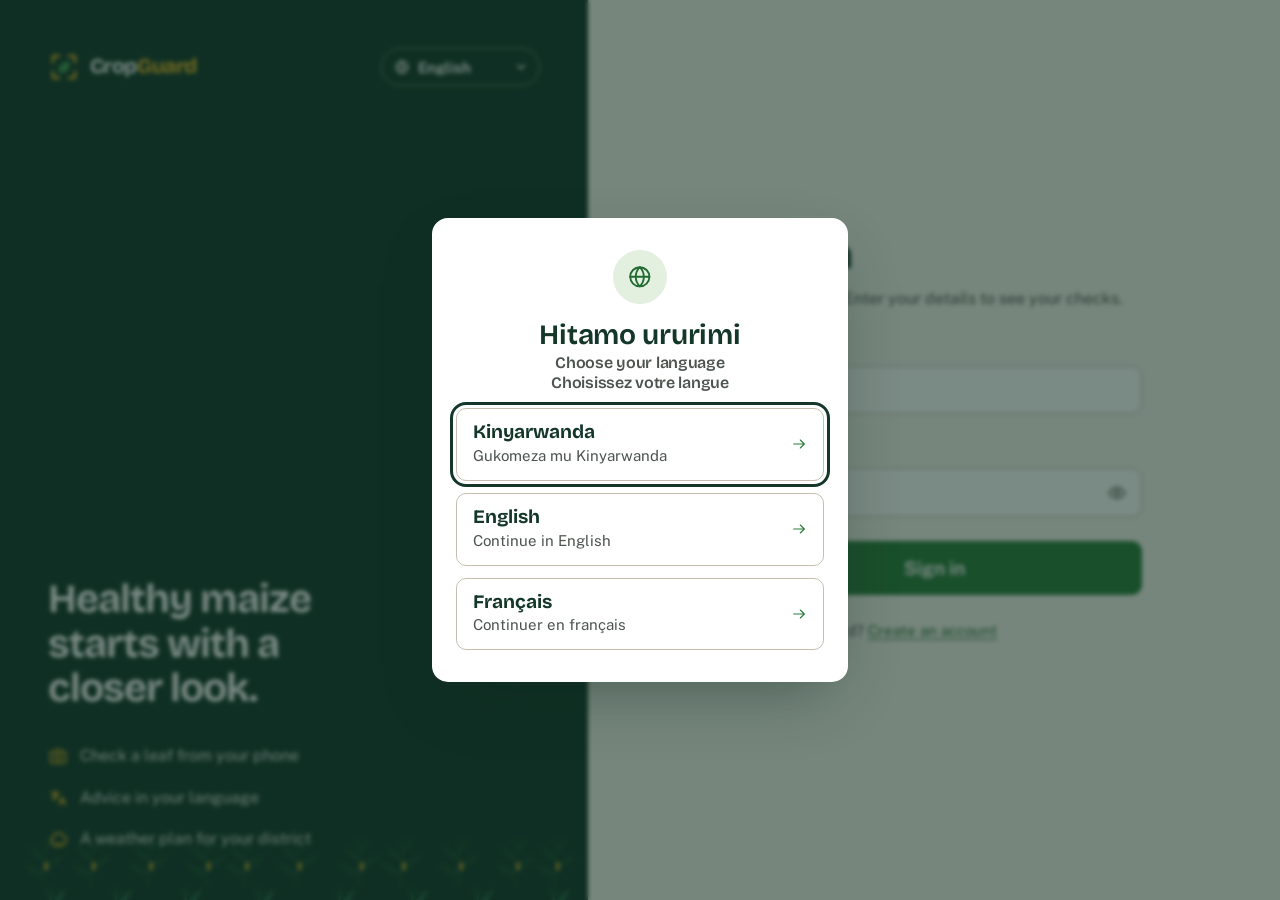
==== commit eeb9ef11: "new things suchas cassava diseases detector" ====
--- a/frontend/account.html
+++ b/frontend/account.html
@@ -31,6 +31,7 @@
   <link rel="stylesheet" href="css/layout.css">
   <link rel="stylesheet" href="css/components.css">
   <link rel="stylesheet" href="css/pages.css">
+  <link rel="stylesheet" href="css/story.css">
 </head>
 <body class="app" data-page="account">
   <a class="skip-link" href="#main">Skip to main content</a>
--- a/frontend/css/tokens.css
+++ b/frontend/css/tokens.css
@@ -43,6 +43,7 @@
   --danger:    #a8281f;  --danger-bg:#fbe8e5;
   --info:      #1f5f72;  --info-bg:  #e1f0f4;
   --rain:      #2b7a8c;
+  --cassava:   #b7791f;     /* cassava in charts */
 
   /* --- type --------------------------------------------------------- */
   --font-display: "Bricolage Grotesque", "Segoe UI", system-ui, sans-serif;
--- a/frontend/css/pages.css
+++ b/frontend/css/pages.css
@@ -234,3 +234,53 @@
 .boot-warning { position: fixed; z-index: 200; inset: 0 0 auto 0; padding: 1rem 1.25rem; background: #fbf0d6; color: #5c3b00; border-bottom: 3px solid #f0b823; font: 600 0.95rem/1.5 system-ui, sans-serif; }
 .boot-warning code { background: rgba(0,0,0,.08); padding: 0.1rem 0.35rem; border-radius: 4px; font-size: 0.9em; }
 .boot-warning p { margin: 0.25rem 0 0; font-weight: 400; max-width: 70ch; }
+
+/* ===================== advice language tabs ===================== */
+.advice-card-head { display: flex; flex-wrap: wrap; align-items: center; justify-content: space-between; gap: var(--sp-3); margin-bottom: var(--sp-3); }
+.advice-card-head h2 { margin: 0; }
+.segmented--dark { background: rgba(255, 255, 255, 0.12); border: 0; }
+.segmented--dark span { color: rgba(255, 255, 255, 0.82); }
+.segmented--dark input:checked + span { background: #fff; color: var(--forest-900); }
+.segmented--dark input:focus-visible + span { outline-color: var(--kernel); }
+
+/* ===================== crop picker ===================== */
+.crop-picker { border: 0; padding: 0; margin: 0 0 var(--sp-5); }
+.crop-picker legend { padding: 0; margin-bottom: 0.4rem; }
+.crop-picker .hint { margin: 0.5rem 0 0; }
+.segmented input:disabled + span { cursor: not-allowed; opacity: 0.65; }
+.soon { font-style: normal; font-size: var(--fs-xs); font-weight: 700; background: var(--kernel); color: var(--forest-950); padding: 0.1rem 0.45rem; border-radius: var(--r-pill); margin-left: 0.3rem; }
+.avatar--link { text-decoration: none; width: 2.2rem; height: 2.2rem; font-size: 0.95rem; }
+.topbar .avatar--link[aria-current="page"] { outline: 2px solid var(--kernel); outline-offset: 2px; }
+
+/* ===================== assistant chat ===================== */
+.chat { display: flex; flex-direction: column; overflow: hidden; }
+.chat-lang { gap: 0.25rem; }
+.chat-log { height: min(62dvh, 40rem); min-height: 22rem; overflow-y: auto; padding: var(--sp-5); display: flex; flex-direction: column; gap: var(--sp-4); scroll-behavior: smooth; background: var(--paper); }
+@media (max-width: 47.99rem) { .chat-log { height: calc(100dvh - var(--topbar-h) - var(--tabbar-h) - 17rem); min-height: 16rem; padding: var(--sp-4); } }
+.chat-welcome { margin: auto; text-align: center; max-width: 36rem; display: grid; justify-items: center; gap: var(--sp-2); }
+.chat-welcome h2 { margin: 0; }
+.chat-welcome p { margin: 0 0 var(--sp-3); }
+.chat-welcome-icon { display: grid; place-items: center; width: 3.4rem; height: 3.4rem; border-radius: 50%; background: var(--leaf-100); color: var(--leaf-700); }
+.chips { display: flex; flex-wrap: wrap; gap: var(--sp-2); justify-content: center; }
+.chip { font: 600 var(--fs-sm)/1.3 var(--font-body); text-align: left; padding: 0.6rem 0.95rem; border-radius: var(--r-pill); border: 1.5px solid var(--line-strong); background: var(--surface); color: var(--forest-900); transition: border-color var(--t-fast), background var(--t-fast), transform var(--t-fast); }
+.chip:hover { border-color: var(--leaf-600); background: var(--leaf-50); }
+.chip:active { transform: scale(0.98); }
+
+.msg { display: flex; gap: var(--sp-3); max-width: min(100%, 44rem); animation: toast-in var(--t-med) var(--ease); }
+.msg--user { align-self: flex-end; }
+.msg--user .msg-body { background: var(--leaf-600); color: #fff; border-radius: 16px 16px 4px 16px; padding: 0.7rem 1rem; overflow-wrap: anywhere; }
+.msg--assistant { align-self: flex-start; }
+.msg--assistant .msg-body { background: var(--surface); border: 1px solid var(--line); border-radius: 16px 16px 16px 4px; padding: 0.8rem 1rem; min-width: 0; }
+.msg--assistant .msg-body > :last-child { margin-bottom: 0; }
+.msg-avatar { display: grid; place-items: center; flex: none; width: 2rem; height: 2rem; border-radius: 50%; background: var(--forest-900); color: var(--kernel); margin-top: 0.15rem; }
+.dots { display: inline-flex; gap: 5px; padding: 0.35rem 0; }
+.dots i { width: 7px; height: 7px; border-radius: 50%; background: var(--leaf-600); animation: bounce 1.2s infinite ease-in-out; }
+.dots i:nth-child(2) { animation-delay: 0.15s; } .dots i:nth-child(3) { animation-delay: 0.3s; }
+@keyframes bounce { 0%, 60%, 100% { transform: translateY(0); opacity: 0.45; } 30% { transform: translateY(-5px); opacity: 1; } }
+.msg-error { align-self: stretch; }
+
+.chat-form { display: flex; gap: var(--sp-3); align-items: flex-end; padding: var(--sp-3) var(--sp-4); border-top: 1px solid var(--line); background: var(--surface); }
+.chat-form textarea { resize: none; min-height: 3rem; max-height: 9rem; line-height: 1.45; padding-block: 0.7rem; }
+.chat-send { width: 3rem; padding: 0; flex: none; }
+.chat-foot { display: flex; flex-wrap: wrap; align-items: center; justify-content: space-between; gap: var(--sp-3); padding: var(--sp-3) var(--sp-4); background: var(--surface); border-top: 1px solid var(--line); }
+.chat-note { margin: 0; font-size: var(--fs-xs); color: var(--ink-faint); max-width: 52ch; }
--- a/frontend/css/story.css
+++ b/frontend/css/story.css
@@ -0,0 +1,110 @@
+/* ===================== "Our story" page ===================== */
+.story-hero { padding-block: var(--sp-8) var(--sp-7); background: linear-gradient(180deg, var(--leaf-50), var(--paper)); border-bottom: 1px solid var(--line); }
+.kicker { display: inline-block; margin: 0 0 var(--sp-4); padding: 0.25rem 0.75rem; border-radius: var(--r-pill); background: var(--forest-900); color: var(--kernel); font-size: var(--fs-xs); font-weight: 700; letter-spacing: 0.04em; text-transform: uppercase; }
+.story-hero h1 { font-size: clamp(2rem, 1.3rem + 3.2vw, 3.6rem); font-weight: 750; letter-spacing: -0.03em; line-height: 1.04; max-width: 20ch; margin-bottom: var(--sp-5); }
+.story-hero .lead { font-size: var(--fs-lg); color: var(--ink-soft); max-width: 46rem; margin-bottom: var(--sp-6); }
+.big-stats { display: grid; gap: 0; margin: 0 0 var(--sp-4); grid-template-columns: repeat(auto-fit, minmax(13rem, 1fr)); border-top: 3px solid var(--forest-900); }
+.big-stats > div { padding: var(--sp-4) var(--sp-5) var(--sp-4) 0; }
+.big-stats dt { font-size: var(--fs-xs); font-weight: 700; color: var(--ink-soft); text-transform: uppercase; letter-spacing: 0.04em; }
+.big-stats dd { margin: 0.2rem 0 0; }
+.big-stats dd span { display: block; font: 750 clamp(2.6rem, 2rem + 2.4vw, 3.6rem)/1 var(--font-display); letter-spacing: -0.03em; color: var(--forest-900); }
+.big-stats dd small { display: block; margin-top: 0.35rem; color: var(--ink-soft); font-size: var(--fs-sm); max-width: 18rem; }
+.source-line { margin: 0; color: var(--ink-faint); font-size: var(--fs-sm); }
+.source-line strong { color: var(--ink); }
+
+.chapter { padding-block: var(--sp-8); border-bottom: 1px solid var(--line); }
+.chapter-grid { display: grid; gap: var(--sp-6); }
+@media (min-width: 62rem) { .chapter-grid { grid-template-columns: minmax(0, 5fr) minmax(0, 7fr); gap: var(--sp-8); align-items: start; } .chapter-text { position: sticky; top: 6rem; } }
+.chapter-label { display: flex; align-items: center; gap: var(--sp-3); margin: 0 0 var(--sp-3); font-size: var(--fs-sm); font-weight: 700; color: var(--leaf-700); text-transform: uppercase; letter-spacing: 0.04em; }
+.chapter-no { display: grid; place-items: center; width: 1.9rem; height: 1.9rem; border-radius: 50%; background: var(--forest-900); color: var(--kernel); font: 700 0.95rem/1 var(--font-display); letter-spacing: 0; }
+.chapter h2 { font-size: clamp(1.6rem, 1.2rem + 1.6vw, 2.35rem); font-weight: 700; letter-spacing: -0.025em; max-width: 18ch; }
+.chapter-text p { color: var(--ink-soft); }
+.so-what { display: flex; gap: var(--sp-3); align-items: flex-start; margin-top: var(--sp-5); padding: var(--sp-3) var(--sp-4); background: var(--surface); border-left: 4px solid var(--kernel); border-radius: 0 var(--r-md) var(--r-md) 0; color: var(--ink) !important; font-weight: 600; font-size: var(--fs-sm); }
+.so-what .icon { color: var(--leaf-600); margin-top: 0.15rem; }
+.so-what--warn { border-left-color: var(--warn); }
+.so-what--warn .icon { color: var(--warn); }
+.chapter-viz { display: grid; gap: var(--sp-6); min-width: 0; }
+
+.viz { margin: 0; padding: var(--sp-5); background: var(--surface); border: 1px solid var(--line); border-radius: var(--r-md); min-width: 0; }
+.viz figcaption { margin-bottom: var(--sp-4); font: 650 var(--fs-md)/1.3 var(--font-display); color: var(--forest-900); }
+.viz-note { margin: var(--sp-4) 0 0; font-size: var(--fs-xs); color: var(--ink-faint); max-width: 60ch; }
+
+/* horizontal bars */
+.bars { list-style: none; display: grid; gap: var(--sp-3); }
+.bar-row { display: grid; grid-template-columns: minmax(7rem, 11rem) 1fr 3.4rem; align-items: center; gap: var(--sp-3); font-size: var(--fs-sm); }
+.bar-label { font-weight: 600; line-height: 1.25; }
+.bar-track { height: 0.9rem; border-radius: var(--r-pill); background: var(--sand-100); overflow: hidden; }
+.bar-fill { display: block; height: 100%; width: 0; background: var(--c); border-radius: inherit; transition: width 900ms var(--ease); }
+.in-view .bar-fill { width: calc(var(--v) * 1%); }
+.bar-val { font-weight: 700; text-align: right; font-variant-numeric: tabular-nums; }
+@media (max-width: 36rem) { .bar-row { grid-template-columns: 1fr 3.4rem; } .bar-row .bar-label { grid-column: 1 / -1; } }
+.bars--pairs { gap: var(--sp-4); }
+.pair-row { display: grid; grid-template-columns: minmax(5rem, 7rem) 1fr; gap: var(--sp-3); align-items: center; font-size: var(--fs-sm); }
+.pair-bars { display: grid; gap: 5px; }
+.bar-row--thin { grid-template-columns: 1fr 3.2rem; }
+.bar-row--thin .bar-track { height: 0.7rem; }
+.bar-row--thin .bar-val { font-size: var(--fs-xs); }
+
+.legend-list { list-style: none; display: flex; flex-wrap: wrap; gap: var(--sp-2) var(--sp-4); margin: 0 0 var(--sp-4); font-size: var(--fs-xs); font-weight: 600; color: var(--ink-soft); }
+.legend-list li { display: inline-flex; align-items: center; gap: 0.4rem; }
+.legend-list li::before { content: ""; width: 0.8rem; height: 0.8rem; border-radius: 3px; background: var(--c); flex: none; }
+.legend-list--stack { display: grid; gap: var(--sp-2); margin: var(--sp-5) 0 0; font-size: var(--fs-sm); }
+.legend-list--stack li { display: grid; grid-template-columns: auto 1fr auto; }
+.legend-list--stack b { color: var(--ink); font-variant-numeric: tabular-nums; }
+#legend-change { margin: var(--sp-4) 0 0; }
+
+/* stacked bars */
+.stacks { display: grid; gap: var(--sp-5); }
+.stack-label { margin: 0 0 0.35rem; font-weight: 700; font-size: var(--fs-sm); }
+.stackbar { display: flex; height: 2.1rem; border-radius: var(--r-sm); overflow: hidden; background: var(--sand-100); gap: 2px; }
+.stackbar .seg { flex: 0 0 auto; width: 0; background: var(--c); display: grid; place-items: center; color: #fff; font-size: var(--fs-xs); transition: width 900ms var(--ease); overflow: hidden; }
+.stackbar .seg b { font-weight: 700; white-space: nowrap; }
+.in-view .stackbar .seg { width: calc(var(--v) * 1% - 2px); }
+.stackbar .seg[style*="#cfc9b6"], .stackbar .seg[style*="#b9b29b"] { color: var(--ink); }
+.stack-values { display: flex; flex-wrap: wrap; gap: 0.2rem var(--sp-4); margin: 0.45rem 0 0; font-size: var(--fs-xs); color: var(--ink-soft); }
+.stack-values > span { display: inline-flex; align-items: center; gap: 0.35rem; }
+.stack-values i { width: 0.65rem; height: 0.65rem; border-radius: 2px; background: var(--c); }
+.stack-values b { color: var(--ink); }
+
+/* 100-plot waffle */
+.waffle { display: grid; grid-template-columns: repeat(10, 1fr); gap: 4px; max-width: 24rem; }
+.waffle i { aspect-ratio: 1; border-radius: 3px; background: var(--c); opacity: 0; transform: scale(0.6); transition: opacity 400ms, transform 400ms var(--ease); }
+.in-view .waffle i { opacity: 1; transform: none; }
+
+/* head-to-head columns */
+.compare { display: flex; gap: var(--sp-6); align-items: flex-end; flex-wrap: wrap; }
+.col { display: grid; justify-items: center; gap: 0.4rem; width: 6.5rem; }
+.col-bar { display: flex; align-items: flex-end; width: 100%; height: 11rem; background: var(--sand-100); border-radius: var(--r-sm); overflow: hidden; }
+.col-fill { display: block; width: 100%; height: 0; background: var(--c); transition: height 900ms var(--ease); }
+.in-view .col-fill { height: calc(var(--v) * 1%); }
+.col-val { font: 700 var(--fs-lg)/1.1 var(--font-display); order: -1; }
+.col-label { font-size: var(--fs-xs); font-weight: 600; text-align: center; color: var(--ink-soft); }
+.compare-gain { margin: 0; padding-bottom: 1.8rem; }
+
+/* big numbers */
+.big { display: flex; align-items: baseline; flex-wrap: wrap; gap: 0.2rem var(--sp-3); margin: 0; }
+.big strong { font: 750 clamp(2.4rem, 2rem + 1.6vw, 3.2rem)/1 var(--font-display); letter-spacing: -0.03em; color: var(--danger); }
+.big--good strong { color: var(--leaf-700); }
+.big--alert strong { color: var(--danger); font-size: clamp(3rem, 2.4rem + 3vw, 4.5rem); }
+.big span { color: var(--ink-soft); font-size: var(--fs-sm); font-weight: 600; max-width: 16rem; }
+.big-pair { display: flex; flex-wrap: wrap; gap: var(--sp-5) var(--sp-7); padding: var(--sp-5); background: var(--surface); border: 1px solid var(--line); border-radius: var(--r-md); }
+
+/* what we built */
+.chapter--build { background: var(--sand-100); }
+.build-list { list-style: none; display: grid; gap: 0; margin: var(--sp-5) 0 var(--sp-6); max-width: 46rem; }
+.build-list li { display: flex; gap: var(--sp-4); padding-block: var(--sp-4); border-bottom: 1px solid var(--line-strong); }
+.build-list h3 { margin: 0 0 0.2rem; display: flex; flex-wrap: wrap; align-items: center; gap: var(--sp-2); }
+.build-list p { margin: 0; color: var(--ink-soft); }
+.next-title { margin-top: var(--sp-6); }
+.next-list { display: grid; gap: var(--sp-3); padding-left: 1.2rem; max-width: 46rem; color: var(--ink-soft); }
+.notes { padding-block: var(--sp-7); }
+.notes-grid { display: grid; gap: var(--sp-4); }
+@media (min-width: 62rem) { .notes-grid { grid-template-columns: 5fr 7fr; gap: var(--sp-8); } }
+.notes h2 { font-size: var(--fs-xl); }
+.notes ul { display: grid; gap: var(--sp-3); padding-left: 1.2rem; color: var(--ink-soft); font-size: var(--fs-sm); max-width: 62ch; }
+.notes code { background: var(--sand-100); padding: 0.1rem 0.4rem; border-radius: 4px; font-size: 0.9em; }
+.public .site-footer { margin-top: 0; }
+
+.big-stats--compact { border-top: 0; grid-template-columns: 1fr 1fr; gap: var(--sp-4); }
+.big-stats--compact > div { padding: var(--sp-4); background: var(--surface); border: 1px solid var(--line); border-radius: var(--r-md); }
+.story-teaser { padding-block: var(--sp-7); }
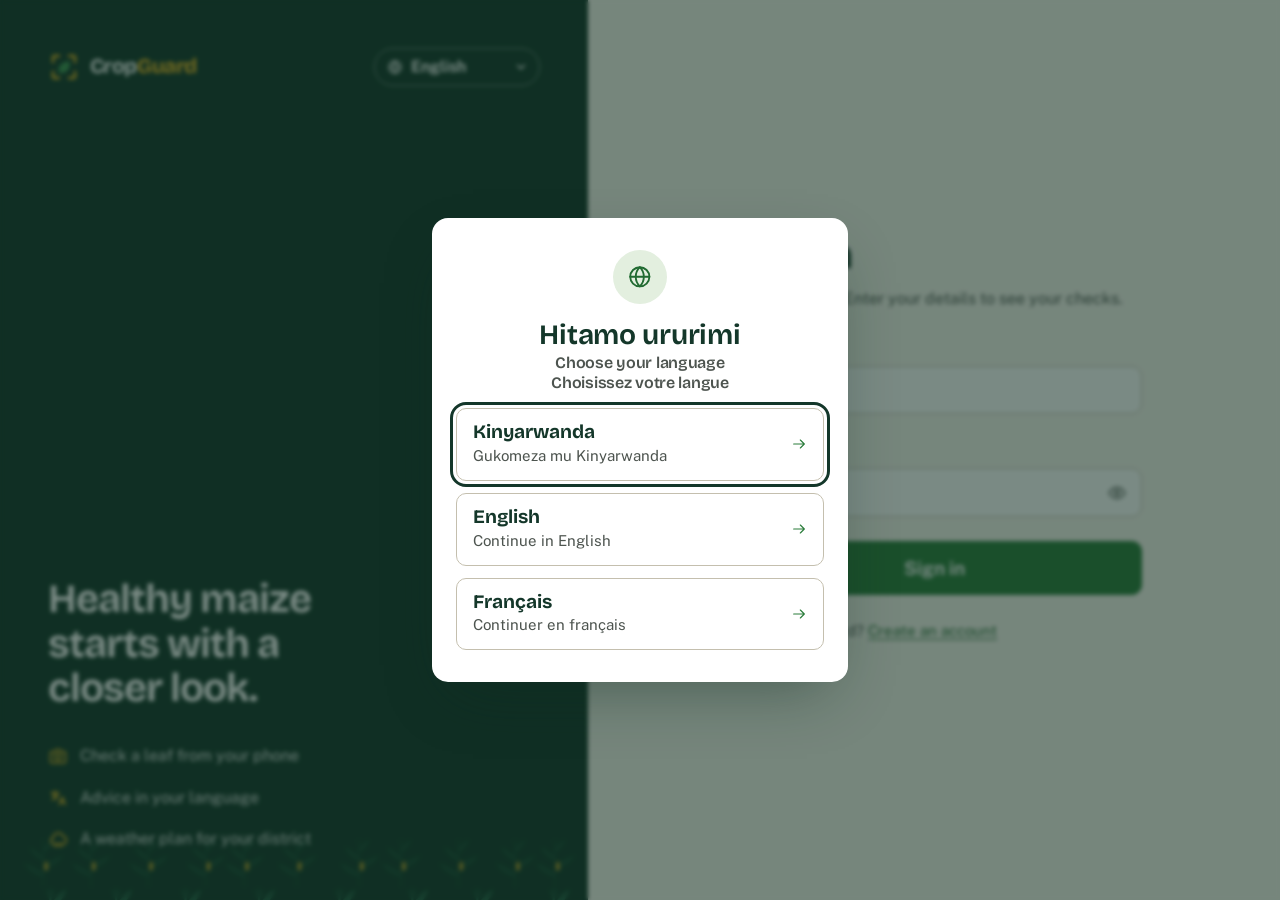
==== commit 3e02c2df: "th ecommit of the various devices compatibility" ====
--- a/frontend/account.html
+++ b/frontend/account.html
@@ -32,6 +32,7 @@
   <link rel="stylesheet" href="css/components.css">
   <link rel="stylesheet" href="css/pages.css">
   <link rel="stylesheet" href="css/story.css">
+  <link rel="stylesheet" href="css/polish.css">
 </head>
 <body class="app" data-page="account">
   <a class="skip-link" href="#main">Skip to main content</a>
--- a/frontend/css/layout.css
+++ b/frontend/css/layout.css
@@ -60,8 +60,10 @@
   .topbar, .tabbar { display: none; }
   .sidebar {
     display: flex; flex-direction: column; position: fixed; inset: 0 auto 0 0; width: var(--sidebar-w); z-index: 20;
-    overflow-y: auto; background: var(--forest-900); color: #fff; padding: var(--sp-5) var(--sp-4);
+    height: 100vh; height: 100dvh; overflow-x: hidden; overflow-y: auto; overscroll-behavior: contain; scrollbar-width: thin; scrollbar-color: rgba(255, 255, 255, 0.25) transparent;
+    background: var(--forest-900); color: #fff; padding: var(--sp-5) var(--sp-4);
   }
+  .sidebar > * { min-width: 0; }
   .sidebar .brand { padding: 0 var(--sp-3) var(--sp-5); }
   .side-nav { display: grid; gap: 2px; }
   .side-nav a {
@@ -75,10 +77,15 @@
   .side-nav a[aria-current="page"] { background: var(--forest-800); color: #fff; }
   .side-nav a[aria-current="page"]::before { content: ""; position: absolute; left: -0.5rem; top: 0.55rem; bottom: 0.55rem; width: 4px; border-radius: 0 4px 4px 0; background: var(--kernel); }
   .side-cta { margin: 0 0 var(--sp-5); }
-  .side-foot { margin-top: auto; border-top: 1px solid rgba(255, 255, 255, 0.14); padding-top: var(--sp-4); display: grid; gap: var(--sp-3); }
+  .side-foot { margin-top: auto; border-top: 1px solid rgba(255, 255, 255, 0.14); padding-top: var(--sp-4); display: grid; grid-template-columns: minmax(0, 1fr); gap: var(--sp-3); min-width: 0; }
   .side-user { display: flex; align-items: center; gap: var(--sp-3); padding: var(--sp-2) var(--sp-3); border-radius: var(--r-sm); text-decoration: none; color: #fff; }
   .side-user:hover { background: var(--forest-800); color: #fff; }
+  .side-user { min-width: 0; }
   .side-user .avatar { width: 2.2rem; height: 2.2rem; }
+  .side-user > span:last-child { min-width: 0; flex: 1; }
+  .side-user [data-username] { display: block; overflow: hidden; text-overflow: ellipsis; white-space: nowrap; }
+  .side-user small { white-space: nowrap; overflow: hidden; text-overflow: ellipsis; }
+  .side-foot .btn { width: 100%; }
   .side-user small { display: block; color: rgba(255, 255, 255, 0.65); font-size: var(--fs-xs); }
   .app-main { padding: var(--sp-7) var(--sp-7) var(--sp-8); }
 }
--- a/frontend/css/pages.css
+++ b/frontend/css/pages.css
@@ -140,6 +140,11 @@
 .conf-line strong { font: 700 1.75rem/1 var(--font-display); color: var(--forest-900); }
 .also { list-style: none; display: grid; gap: 0.3rem; font-size: var(--fs-sm); }
 .also li { display: flex; justify-content: space-between; gap: var(--sp-3); }
+.verify { display: grid; gap: var(--sp-2); justify-items: start; margin-top: var(--sp-4); padding: var(--sp-3) var(--sp-4); background: var(--sand-100); border-radius: var(--r-md); }
+.verify > * { margin: 0; }
+.verify h3 { font-size: var(--fs-xs); font-weight: 600; letter-spacing: 0.04em; text-transform: uppercase; color: var(--ink-soft); }
+.verify .verify-sees { font-size: var(--fs-sm); }
+.verify .verify-why { font-size: var(--fs-sm); color: var(--ink-soft); }
 .disclaimer { display: flex; gap: var(--sp-2); font-size: var(--fs-xs); color: var(--ink-soft); background: var(--sand-100); padding: var(--sp-3); border-radius: var(--r-sm); margin: var(--sp-4) 0 0; }
 .disclaimer .icon { margin-top: 0.1rem; color: var(--warn); }
 .advice { display: grid; gap: var(--sp-3); padding-top: var(--sp-5); border-top: 1px solid var(--line); }
--- a/frontend/css/polish.css
+++ b/frontend/css/polish.css
@@ -0,0 +1,58 @@
+/* =====================================================================
+   CropGuard final polish: nothing scrolls sideways, everything fits phones.
+   Loaded last on every page.
+   ===================================================================== */
+
+/* never let the page itself wobble left and right (clip does not break sticky headers) */
+html, body { max-width: 100%; overflow-x: clip; }
+body { -webkit-tap-highlight-color: transparent; }
+a, button, select, summary, label, input[type="checkbox"], input[type="radio"] { touch-action: manipulation; }
+
+/* long emails, usernames, disease names and URLs wrap instead of pushing the layout wider */
+h1, h2, h3, h4, p, li, dd, td, th, label, small, .badge, .toast, .page-head > div { overflow-wrap: anywhere; }
+.page-head > div, .section-title > *, .row > *, .toolbar .field, .check-card, .panel { min-width: 0; }
+
+/* iOS Safari zooms into inputs under 16px */
+.input, .select, textarea, .lang-switch select { font-size: max(1rem, 16px); }
+
+/* ---------- phones ---------- */
+@media (max-width: 47.99rem) {
+  .app-main { padding-inline: 1rem; }
+  .page-head { margin-bottom: var(--sp-5); }
+  .page-head h1 { font-size: clamp(1.6rem, 7vw, 2.1rem); }
+  .page-head .btn { width: 100%; }
+
+  /* history filters: two tidy columns, count under them */
+  .toolbar { display: grid; grid-template-columns: 1fr 1fr; gap: var(--sp-3); align-items: end; }
+  .toolbar .field { min-width: 0; }
+  .toolbar .select { width: 100%; }
+  .toolbar-count { grid-column: 1 / -1; margin: 0; }
+
+  .check-grid { grid-template-columns: 1fr; }
+  .stepper { gap: var(--sp-3); }
+  .stepper li { overflow-wrap: normal; word-break: normal; font-size: 0.82rem; gap: 0.35rem; min-width: 0; }
+  dialog.modal { width: calc(100vw - 1rem); max-height: calc(100dvh - 1rem); }
+  .modal-head, .modal-body, .modal-foot { padding-inline: var(--sp-4); }
+  .modal-foot .btn { flex: 1 1 8rem; }
+}
+
+/* ---------- small phones (320 to 390 px) ---------- */
+@media (max-width: 24rem) {
+  .topbar, .site-header .container { gap: var(--sp-2); }
+  .topbar { padding-inline: 0.75rem; }
+  .topbar .brand, .site-header .brand { font-size: 1.1rem; gap: 0.4rem; min-width: 0; }
+  .topbar .brand svg, .site-header .brand svg { width: 1.5rem; height: 1.5rem; }
+  .topbar-tools, .header-tools { gap: var(--sp-2); min-width: 0; }
+  .lang-switch select { max-width: 5.6rem; }
+  .app-main { padding-inline: 0.85rem; }
+  .container { width: min(100% - 1.7rem, var(--container)); }
+  .stepper li { font-size: 0; gap: 0; justify-content: center; min-width: 0; }
+  .stepper li span { font-size: var(--fs-xs); }
+  .panel-pad { padding: var(--sp-4); }
+}
+
+/* ---------- tablets: leave room for the tab bar and respect notches ---------- */
+@media (max-width: 61.99rem) {
+  .app-main { padding-bottom: calc(var(--tabbar-h) + env(safe-area-inset-bottom, 0px) + var(--sp-6)); }
+  .topbar { padding-top: env(safe-area-inset-top, 0px); height: calc(var(--topbar-h) + env(safe-area-inset-top, 0px)); }
+}
